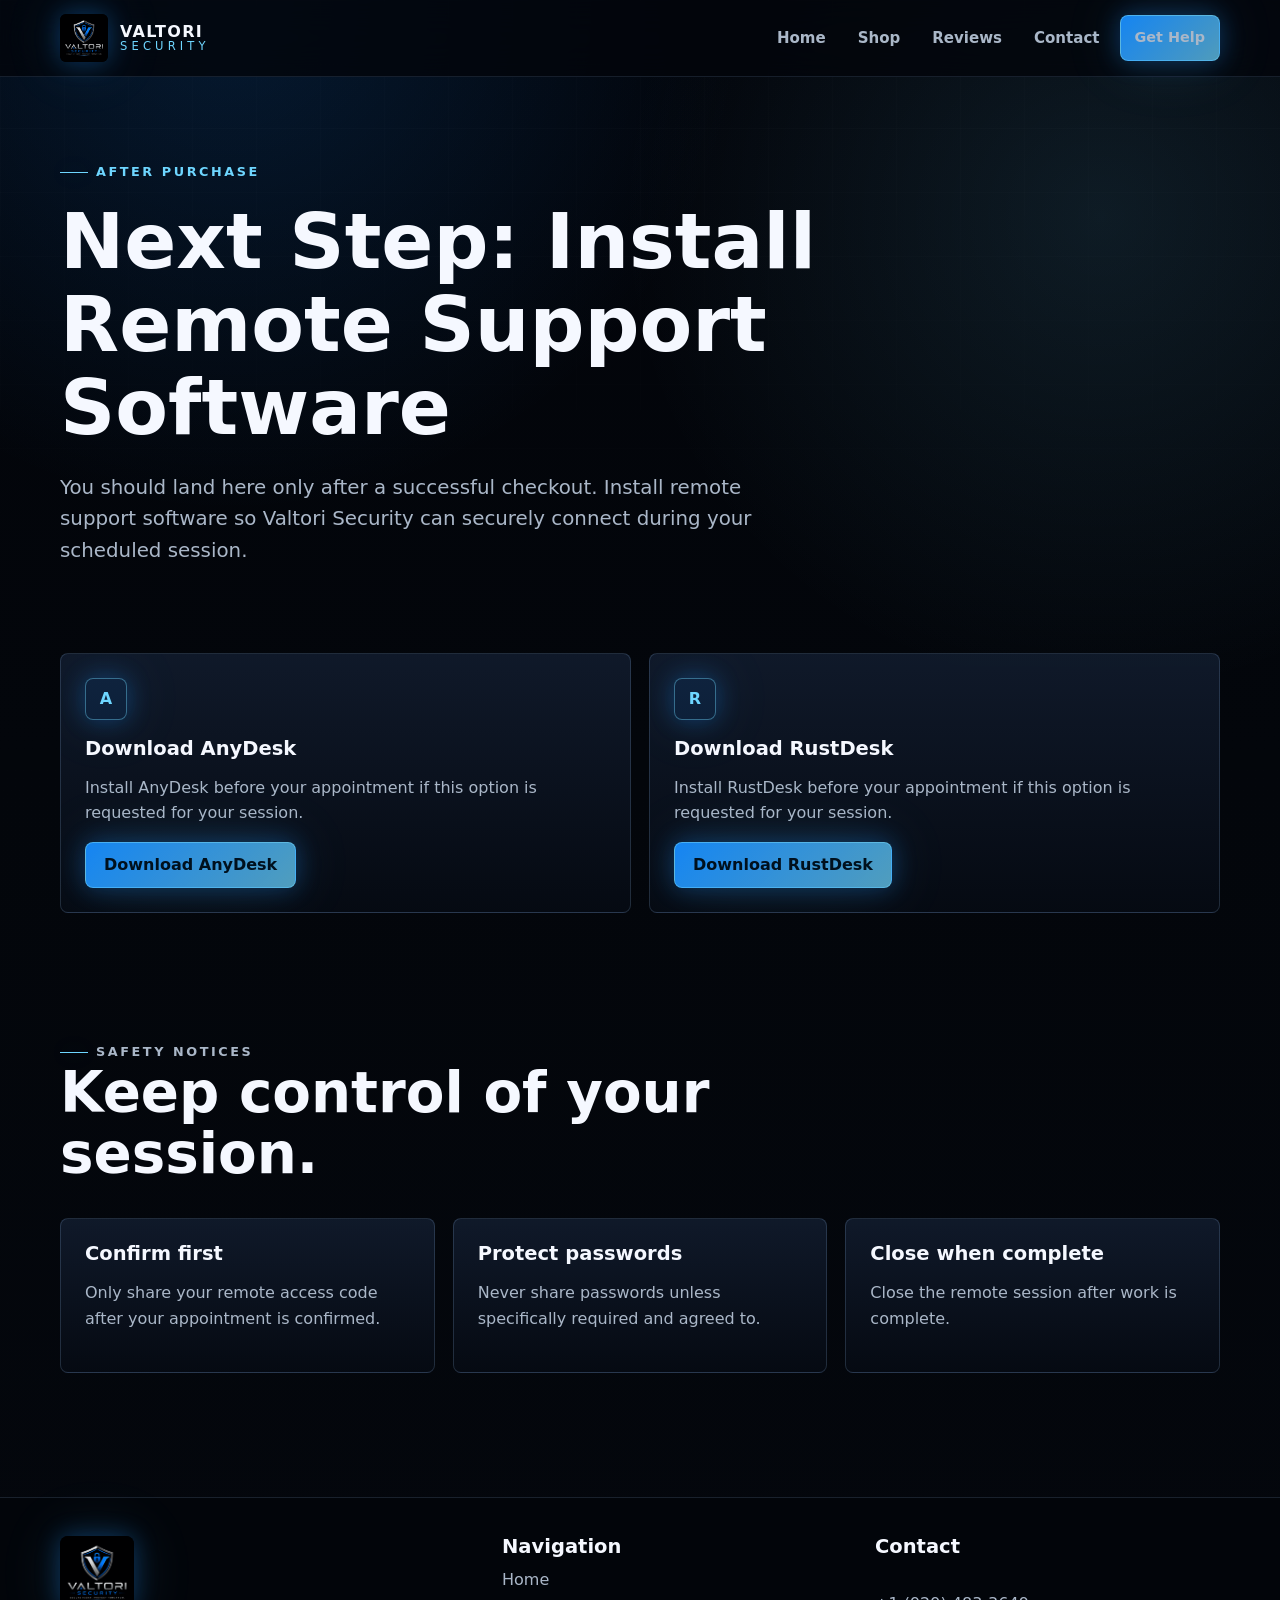
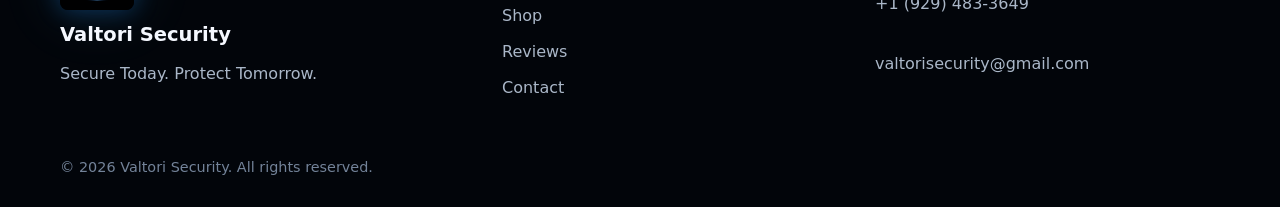
==== after-purchase.html @ 8b2e0775 "Initial commit" ====
<!doctype html>
<html lang="en">
<head>
  <meta charset="utf-8">
  <meta name="viewport" content="width=device-width, initial-scale=1">
  <title>After Purchase | Valtori Security</title>
  <meta name="description" content="Install remote support software after purchasing Valtori Security service.">
  <link rel="icon" type="image/png" href="assets/logo.png">
  <link rel="stylesheet" href="assets/css/styles.css">
</head>
<body>
  <header class="site-header"><nav class="nav" aria-label="Main navigation"><a class="brand" href="index.html"><img class="brand-logo" src="assets/logo.png" alt="Valtori Security logo"><span class="brand-text"><span class="brand-name">Valtori</span><span class="brand-subtitle">Security</span></span></a><button class="menu-toggle" type="button" aria-label="Open menu" aria-expanded="false" data-menu-toggle><span></span><span></span><span></span></button><div class="nav-links" data-nav-links><a href="index.html">Home</a><a href="shop.html">Shop</a><a href="reviews.html">Reviews</a><a href="contact.html">Contact</a><a class="btn small" href="shop.html">Get Help</a></div></nav></header>
  <main>
    <section class="page-hero">
      <p class="eyebrow">After Purchase</p>
      <h1>Next Step: Install Remote Support Software</h1>
      <p class="lead">You should land here only after a successful checkout. Install remote support software so Valtori Security can securely connect during your scheduled session.</p>
    </section>
    <section class="section tight">
      <div class="download-grid">
        <article class="card"><div class="icon">A</div><h3>Download AnyDesk</h3><p>Install AnyDesk before your appointment if this option is requested for your session.</p><a class="btn" href="https://anydesk.com/en/downloads" target="_blank" rel="noopener">Download AnyDesk</a></article>
        <article class="card"><div class="icon">R</div><h3>Download RustDesk</h3><p>Install RustDesk before your appointment if this option is requested for your session.</p><a class="btn" href="https://rustdesk.com/" target="_blank" rel="noopener">Download RustDesk</a></article>
      </div>
    </section>
    <section class="section">
      <div class="section-head"><div><p class="eyebrow">Safety Notices</p><h2>Keep control of your session.</h2></div></div>
      <div class="grid three">
        <article class="card"><h3>Confirm first</h3><p>Only share your remote access code after your appointment is confirmed.</p></article>
        <article class="card"><h3>Protect passwords</h3><p>Never share passwords unless specifically required and agreed to.</p></article>
        <article class="card"><h3>Close when complete</h3><p>Close the remote session after work is complete.</p></article>
      </div>
    </section>
  </main>
  <footer class="site-footer"><div class="footer-inner"><div><img class="footer-logo" src="assets/logo.png" alt="Valtori Security logo"><h3>Valtori Security</h3><p class="muted">Secure Today. Protect Tomorrow.</p></div><div class="footer-links"><h3>Navigation</h3><a href="index.html">Home</a><a href="shop.html">Shop</a><a href="reviews.html">Reviews</a><a href="contact.html">Contact</a></div><div class="footer-contact"><h3>Contact</h3><a href="tel:+19294833649">+1 (929) 483-3649</a><a href="mailto:valtorisecurity@gmail.com">valtorisecurity@gmail.com</a></div></div><div class="copyright">© <span data-year></span> Valtori Security. All rights reserved.</div></footer>
  <script src="assets/js/main.js"></script>
</body>
</html>
---- assets/css/styles.css ----
:root {
  --bg: #03060b;
  --bg-2: #07101d;
  --panel: rgba(12, 20, 33, 0.82);
  --panel-strong: rgba(17, 28, 45, 0.94);
  --line: rgba(142, 181, 225, 0.2);
  --text: #f5f8ff;
  --muted: #aab7c8;
  --blue: #168cff;
  --blue-2: #6ed6ff;
  --silver: #c8d2df;
  --success: #68f0bc;
  --shadow: 0 24px 80px rgba(0, 0, 0, 0.42);
  --glow: 0 0 24px rgba(22, 140, 255, 0.32), 0 0 64px rgba(110, 214, 255, 0.14);
  --radius: 8px;
  --max: 1160px;
  --font: Inter, ui-sans-serif, system-ui, -apple-system, BlinkMacSystemFont, "Segoe UI", sans-serif;
}

* {
  box-sizing: border-box;
}

html {
  scroll-behavior: smooth;
}

body {
  margin: 0;
  min-height: 100vh;
  background:
    radial-gradient(circle at 18% 0%, rgba(22, 140, 255, 0.16), transparent 32rem),
    radial-gradient(circle at 86% 12%, rgba(110, 214, 255, 0.11), transparent 30rem),
    linear-gradient(180deg, #02040a 0%, var(--bg) 42%, #04070d 100%);
  color: var(--text);
  font-family: var(--font);
  line-height: 1.6;
}

body::before {
  content: "";
  position: fixed;
  inset: 0;
  z-index: -1;
  background-image:
    linear-gradient(rgba(255,255,255,0.025) 1px, transparent 1px),
    linear-gradient(90deg, rgba(255,255,255,0.02) 1px, transparent 1px);
  background-size: 64px 64px;
  mask-image: linear-gradient(to bottom, rgba(0,0,0,0.72), transparent 78%);
}

a {
  color: inherit;
  text-decoration: none;
}

img {
  display: block;
  max-width: 100%;
}

.site-header {
  position: sticky;
  top: 0;
  z-index: 50;
  border-bottom: 1px solid rgba(142, 181, 225, 0.14);
  background: rgba(3, 6, 11, 0.82);
  backdrop-filter: blur(18px);
}

.nav {
  width: min(var(--max), calc(100% - 32px));
  min-height: 76px;
  margin: 0 auto;
  display: flex;
  align-items: center;
  justify-content: space-between;
  gap: 24px;
}

.brand {
  display: flex;
  align-items: center;
  gap: 12px;
  min-width: max-content;
}

.brand-logo {
  width: 48px;
  height: 48px;
  object-fit: cover;
  border-radius: 6px;
  box-shadow: var(--glow);
}

.brand-text {
  display: grid;
  line-height: 1.05;
}

.brand-name {
  font-weight: 800;
  letter-spacing: 0.08em;
  text-transform: uppercase;
}

.brand-subtitle {
  color: var(--blue-2);
  font-size: 0.72rem;
  letter-spacing: 0.36em;
  text-transform: uppercase;
}

.nav-links {
  display: flex;
  align-items: center;
  gap: 8px;
}

.nav-links a {
  padding: 10px 12px;
  color: var(--muted);
  font-weight: 650;
  font-size: 0.94rem;
  transition: color 160ms ease, background 160ms ease, box-shadow 160ms ease;
}

.nav-links a:hover,
.nav-links a.active {
  color: var(--text);
  background: rgba(22, 140, 255, 0.1);
  box-shadow: inset 0 -1px 0 rgba(110, 214, 255, 0.45);
}

.menu-toggle {
  display: none;
  width: 44px;
  height: 44px;
  border: 1px solid var(--line);
  border-radius: 8px;
  background: rgba(255,255,255,0.04);
  color: var(--text);
}

.menu-toggle span {
  display: block;
  width: 20px;
  height: 2px;
  margin: 5px auto;
  background: currentColor;
}

.btn {
  display: inline-flex;
  align-items: center;
  justify-content: center;
  min-height: 46px;
  padding: 0 18px;
  border: 1px solid rgba(110, 214, 255, 0.5);
  border-radius: 8px;
  background: linear-gradient(135deg, rgba(22, 140, 255, 0.95), rgba(110, 214, 255, 0.72));
  color: #00101d;
  font-weight: 800;
  box-shadow: var(--glow);
  transition: transform 160ms ease, box-shadow 160ms ease, border-color 160ms ease;
}

.btn:hover {
  transform: translateY(-2px);
  box-shadow: 0 0 28px rgba(22, 140, 255, 0.48), 0 0 90px rgba(110, 214, 255, 0.18);
}

.btn.secondary {
  background: rgba(255,255,255,0.04);
  color: var(--text);
  border-color: rgba(200, 210, 223, 0.32);
  box-shadow: none;
}

.btn.small {
  min-height: 40px;
  padding-inline: 14px;
  font-size: 0.9rem;
}

.section {
  width: min(var(--max), calc(100% - 32px));
  margin: 0 auto;
  padding: 76px 0;
}

.section.tight {
  padding: 46px 0;
}

.hero {
  position: relative;
  min-height: calc(100vh - 76px);
  display: grid;
  align-items: center;
  overflow: hidden;
}

.hero::after {
  content: "";
  position: absolute;
  inset: auto 0 0;
  height: 1px;
  background: linear-gradient(90deg, transparent, rgba(110,214,255,0.6), transparent);
}

.hero-grid {
  width: min(var(--max), calc(100% - 32px));
  margin: 0 auto;
  display: grid;
  grid-template-columns: 1.05fr 0.95fr;
  gap: 48px;
  align-items: center;
}

.eyebrow {
  display: inline-flex;
  gap: 8px;
  align-items: center;
  margin: 0 0 18px;
  color: var(--blue-2);
  font-size: 0.8rem;
  font-weight: 800;
  letter-spacing: 0.2em;
  text-transform: uppercase;
}

.eyebrow::before {
  content: "";
  width: 28px;
  height: 1px;
  background: var(--blue-2);
  box-shadow: var(--glow);
}

h1, h2, h3 {
  margin: 0;
  line-height: 1.08;
}

h1 {
  max-width: 790px;
  font-size: clamp(3rem, 8vw, 6.8rem);
  letter-spacing: 0;
}

h2 {
  max-width: 760px;
  font-size: clamp(2rem, 4.4vw, 4rem);
}

h3 {
  font-size: 1.22rem;
}

.lead {
  max-width: 720px;
  margin: 22px 0 0;
  color: var(--muted);
  font-size: clamp(1rem, 2vw, 1.24rem);
}

.hero-actions,
.cta-actions {
  display: flex;
  flex-wrap: wrap;
  gap: 14px;
  margin-top: 30px;
}

.hero-logo-wrap {
  position: relative;
  padding: 18px;
}

.hero-logo-wrap::before {
  content: "";
  position: absolute;
  inset: 8%;
  border: 1px solid rgba(110,214,255,0.22);
  transform: rotate(4deg);
  box-shadow: var(--glow);
}

.hero-logo {
  position: relative;
  width: min(100%, 540px);
  border-radius: 8px;
  box-shadow: 0 36px 120px rgba(0,0,0,0.58), var(--glow);
}

.panel {
  border: 1px solid var(--line);
  border-radius: var(--radius);
  background: linear-gradient(180deg, rgba(17, 28, 45, 0.88), rgba(7, 12, 21, 0.88));
  box-shadow: var(--shadow);
}

.section-head {
  display: flex;
  justify-content: space-between;
  gap: 24px;
  align-items: end;
  margin-bottom: 34px;
}

.section-head p {
  max-width: 560px;
  margin: 0;
  color: var(--muted);
}

.grid {
  display: grid;
  gap: 18px;
}

.grid.two {
  grid-template-columns: repeat(2, minmax(0, 1fr));
}

.grid.three {
  grid-template-columns: repeat(3, minmax(0, 1fr));
}

.grid.four {
  grid-template-columns: repeat(4, minmax(0, 1fr));
}

.card {
  position: relative;
  padding: 24px;
  border: 1px solid var(--line);
  border-radius: var(--radius);
  background: linear-gradient(180deg, rgba(18, 29, 47, 0.86), rgba(6, 11, 19, 0.9));
  overflow: hidden;
  transition: transform 180ms ease, border-color 180ms ease, box-shadow 180ms ease;
}

.card::before {
  content: "";
  position: absolute;
  inset: 0;
  background: linear-gradient(135deg, rgba(22, 140, 255, 0.16), transparent 38%);
  opacity: 0;
  transition: opacity 180ms ease;
}

.card:hover {
  transform: translateY(-4px);
  border-color: rgba(110, 214, 255, 0.42);
  box-shadow: var(--glow);
}

.card:hover::before {
  opacity: 1;
}

.card > * {
  position: relative;
}

.card p,
.muted {
  color: var(--muted);
}

.icon {
  width: 42px;
  height: 42px;
  display: grid;
  place-items: center;
  margin-bottom: 18px;
  border: 1px solid rgba(110,214,255,0.42);
  border-radius: 8px;
  background: rgba(22, 140, 255, 0.1);
  color: var(--blue-2);
  box-shadow: var(--glow);
  font-weight: 900;
}

.about-panel {
  padding: 30px;
}

.feature-list,
.check-list {
  display: grid;
  gap: 10px;
  padding: 0;
  margin: 20px 0 0;
  list-style: none;
}

.feature-list li,
.check-list li {
  position: relative;
  padding-left: 24px;
  color: var(--muted);
}

.feature-list li::before,
.check-list li::before {
  content: "";
  position: absolute;
  left: 0;
  top: 0.68em;
  width: 9px;
  height: 9px;
  border-radius: 50%;
  background: var(--blue-2);
  box-shadow: var(--glow);
}

.cta {
  padding: 46px;
  border: 1px solid rgba(110,214,255,0.28);
  border-radius: var(--radius);
  background:
    linear-gradient(135deg, rgba(22, 140, 255, 0.16), transparent 42%),
    linear-gradient(180deg, rgba(18, 29, 47, 0.94), rgba(4, 8, 15, 0.94));
  box-shadow: var(--shadow), var(--glow);
}

.page-hero {
  width: min(var(--max), calc(100% - 32px));
  margin: 0 auto;
  padding: 78px 0 40px;
}

.page-hero h1 {
  font-size: clamp(2.6rem, 6vw, 5.3rem);
}

.notice {
  padding: 18px 20px;
  border: 1px solid rgba(110,214,255,0.36);
  border-radius: var(--radius);
  background: rgba(22, 140, 255, 0.08);
  color: var(--text);
}

.pricing-grid {
  display: grid;
  grid-template-columns: repeat(3, minmax(0, 1fr));
  gap: 18px;
}

.price-card {
  display: flex;
  flex-direction: column;
  min-height: 100%;
}

.price-top {
  display: flex;
  align-items: start;
  justify-content: space-between;
  gap: 14px;
}

.badge {
  display: inline-flex;
  align-items: center;
  min-height: 28px;
  padding: 4px 9px;
  border: 1px solid rgba(110,214,255,0.5);
  border-radius: 999px;
  color: var(--blue-2);
  font-size: 0.74rem;
  font-weight: 800;
  text-transform: uppercase;
  letter-spacing: 0.08em;
  white-space: nowrap;
}

.price {
  margin: 18px 0 10px;
  font-size: 2.45rem;
  font-weight: 900;
}

.price span {
  color: var(--muted);
  font-size: 1rem;
}

.note {
  margin-top: 12px;
  padding: 12px;
  border-left: 2px solid var(--blue-2);
  background: rgba(255,255,255,0.04);
  color: var(--muted);
  font-size: 0.92rem;
}

.price-card .btn {
  margin-top: auto;
}

.comparison {
  width: 100%;
  border-collapse: collapse;
  overflow: hidden;
  border-radius: var(--radius);
}

.comparison th,
.comparison td {
  padding: 14px;
  border: 1px solid rgba(142, 181, 225, 0.16);
  text-align: left;
}

.comparison th {
  color: var(--text);
  background: rgba(22,140,255,0.12);
}

.comparison td {
  color: var(--muted);
  background: rgba(7, 12, 21, 0.56);
}

.faq {
  display: grid;
  gap: 12px;
}

.faq details {
  padding: 18px 20px;
  border: 1px solid var(--line);
  border-radius: var(--radius);
  background: rgba(12, 20, 33, 0.78);
}

.faq summary {
  cursor: pointer;
  font-weight: 800;
}

.faq p {
  color: var(--muted);
}

.review-stars {
  color: #7fd9ff;
  letter-spacing: 0.08em;
  text-shadow: var(--glow);
}

.form {
  display: grid;
  gap: 14px;
}

.form label {
  display: grid;
  gap: 7px;
  color: var(--silver);
  font-weight: 750;
}

.form input,
.form textarea {
  width: 100%;
  border: 1px solid rgba(142, 181, 225, 0.24);
  border-radius: 8px;
  background: rgba(3, 6, 11, 0.72);
  color: var(--text);
  font: inherit;
  padding: 13px 14px;
  outline: none;
  transition: border-color 160ms ease, box-shadow 160ms ease;
}

.form textarea {
  min-height: 150px;
  resize: vertical;
}

.form input:focus,
.form textarea:focus {
  border-color: rgba(110,214,255,0.78);
  box-shadow: var(--glow);
}

.contact-lines {
  display: grid;
  gap: 12px;
}

.contact-lines a {
  color: var(--blue-2);
  font-weight: 800;
}

.download-grid {
  display: grid;
  grid-template-columns: repeat(2, minmax(0, 1fr));
  gap: 18px;
}

.site-footer {
  margin-top: 48px;
  border-top: 1px solid rgba(142, 181, 225, 0.16);
  background: #02050a;
}

.footer-inner {
  width: min(var(--max), calc(100% - 32px));
  margin: 0 auto;
  padding: 38px 0;
  display: grid;
  grid-template-columns: 1.2fr 1fr 1fr;
  gap: 28px;
}

.footer-logo {
  width: 74px;
  height: 74px;
  object-fit: cover;
  border-radius: 8px;
  box-shadow: var(--glow);
  margin-bottom: 14px;
}

.footer-links,
.footer-contact {
  display: grid;
  gap: 9px;
}

.footer-links a,
.footer-contact a {
  color: var(--muted);
}

.footer-links a:hover,
.footer-contact a:hover {
  color: var(--blue-2);
}

.copyright {
  width: min(var(--max), calc(100% - 32px));
  margin: 0 auto;
  padding: 16px 0 28px;
  color: #738399;
  font-size: 0.9rem;
}

@media (max-width: 960px) {
  .hero-grid,
  .grid.two,
  .grid.three,
  .grid.four,
  .pricing-grid,
  .footer-inner {
    grid-template-columns: 1fr;
  }

  .section-head {
    display: block;
  }

  .hero {
    min-height: auto;
    padding: 56px 0;
  }

  .hero-logo {
    margin: 0 auto;
  }
}

@media (max-width: 760px) {
  .menu-toggle {
    display: block;
  }

  .nav {
    flex-wrap: wrap;
  }

  .nav-links {
    display: none;
    width: 100%;
    padding: 0 0 16px;
    align-items: stretch;
    flex-direction: column;
  }

  .nav-links.open {
    display: flex;
  }

  .nav-links a {
    border: 1px solid rgba(142,181,225,0.14);
    border-radius: 8px;
  }

  .brand-name {
    font-size: 0.92rem;
  }

  .brand-subtitle {
    font-size: 0.64rem;
    letter-spacing: 0.24em;
  }

  .section,
  .page-hero {
    width: min(100% - 24px, var(--max));
  }

  .cta {
    padding: 26px;
  }

  .download-grid {
    grid-template-columns: 1fr;
  }

  .comparison {
    display: block;
    overflow-x: auto;
    white-space: nowrap;
  }
}
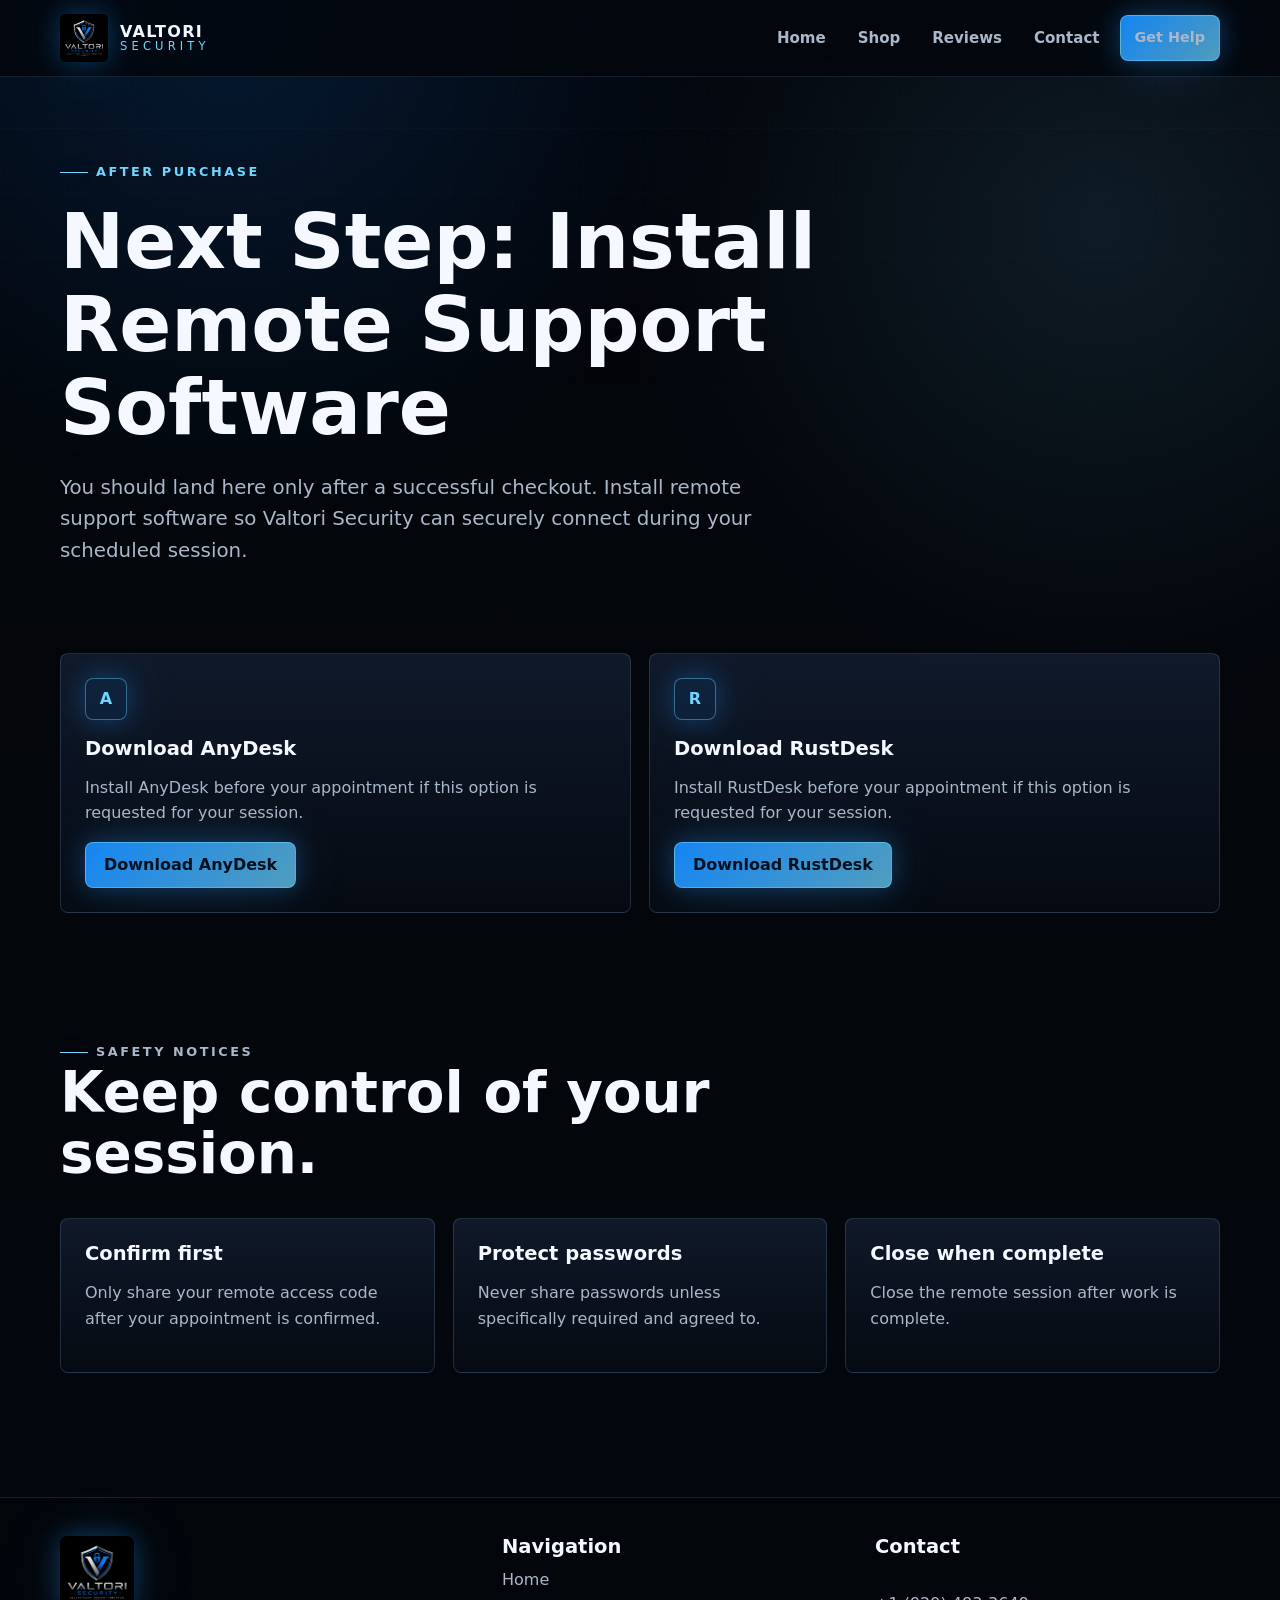
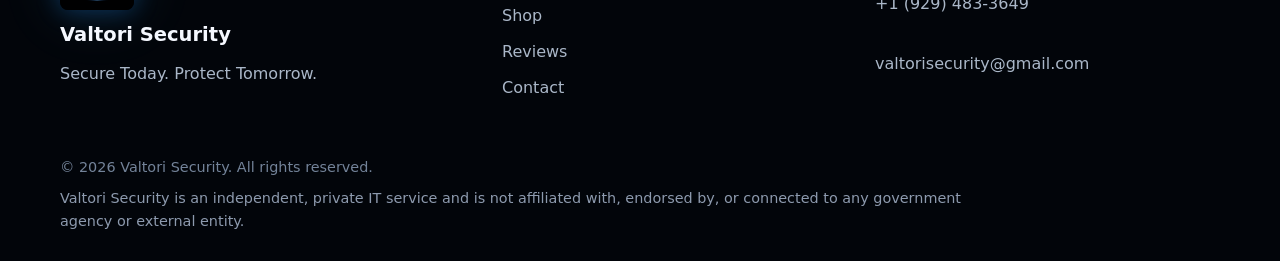
==== commit c6f90228: "Add trust and process sections" ====
--- a/after-purchase.html
+++ b/after-purchase.html
@@ -31,7 +31,7 @@
       </div>
     </section>
   </main>
-  <footer class="site-footer"><div class="footer-inner"><div><img class="footer-logo" src="assets/logo.png" alt="Valtori Security logo"><h3>Valtori Security</h3><p class="muted">Secure Today. Protect Tomorrow.</p></div><div class="footer-links"><h3>Navigation</h3><a href="index.html">Home</a><a href="shop.html">Shop</a><a href="reviews.html">Reviews</a><a href="contact.html">Contact</a></div><div class="footer-contact"><h3>Contact</h3><a href="tel:+19294833649">+1 (929) 483-3649</a><a href="mailto:valtorisecurity@gmail.com">valtorisecurity@gmail.com</a></div></div><div class="copyright">© <span data-year></span> Valtori Security. All rights reserved.</div></footer>
+  <footer class="site-footer"><div class="footer-inner"><div><img class="footer-logo" src="assets/logo.png" alt="Valtori Security logo"><h3>Valtori Security</h3><p class="muted">Secure Today. Protect Tomorrow.</p></div><div class="footer-links"><h3>Navigation</h3><a href="index.html">Home</a><a href="shop.html">Shop</a><a href="reviews.html">Reviews</a><a href="contact.html">Contact</a></div><div class="footer-contact"><h3>Contact</h3><a href="tel:+19294833649">+1 (929) 483-3649</a><a href="mailto:valtorisecurity@gmail.com">valtorisecurity@gmail.com</a></div></div><div class="copyright">© <span data-year></span> Valtori Security. All rights reserved.<br><span class="footer-disclaimer">Valtori Security is an independent, private IT service and is not affiliated with, endorsed by, or connected to any government agency or external entity.</span></div></footer>
   <script src="assets/js/main.js"></script>
 </body>
 </html>
--- a/assets/css/styles.css
+++ b/assets/css/styles.css
@@ -384,6 +384,24 @@
   font-weight: 900;
 }
 
+.step-number {
+  width: 42px;
+  height: 42px;
+  display: grid;
+  place-items: center;
+  margin-bottom: 18px;
+  border: 1px solid rgba(110,214,255,0.42);
+  border-radius: 50%;
+  background: rgba(22, 140, 255, 0.12);
+  color: var(--blue-2);
+  box-shadow: var(--glow);
+  font-weight: 900;
+}
+
+.process-card p {
+  margin-bottom: 0;
+}
+
 .about-panel {
   padding: 30px;
 }
@@ -654,6 +672,13 @@
   font-size: 0.9rem;
 }
 
+.footer-disclaimer {
+  display: inline-block;
+  margin-top: 8px;
+  max-width: 920px;
+  color: #8d9aae;
+}
+
 @media (max-width: 960px) {
   .hero-grid,
   .grid.two,
